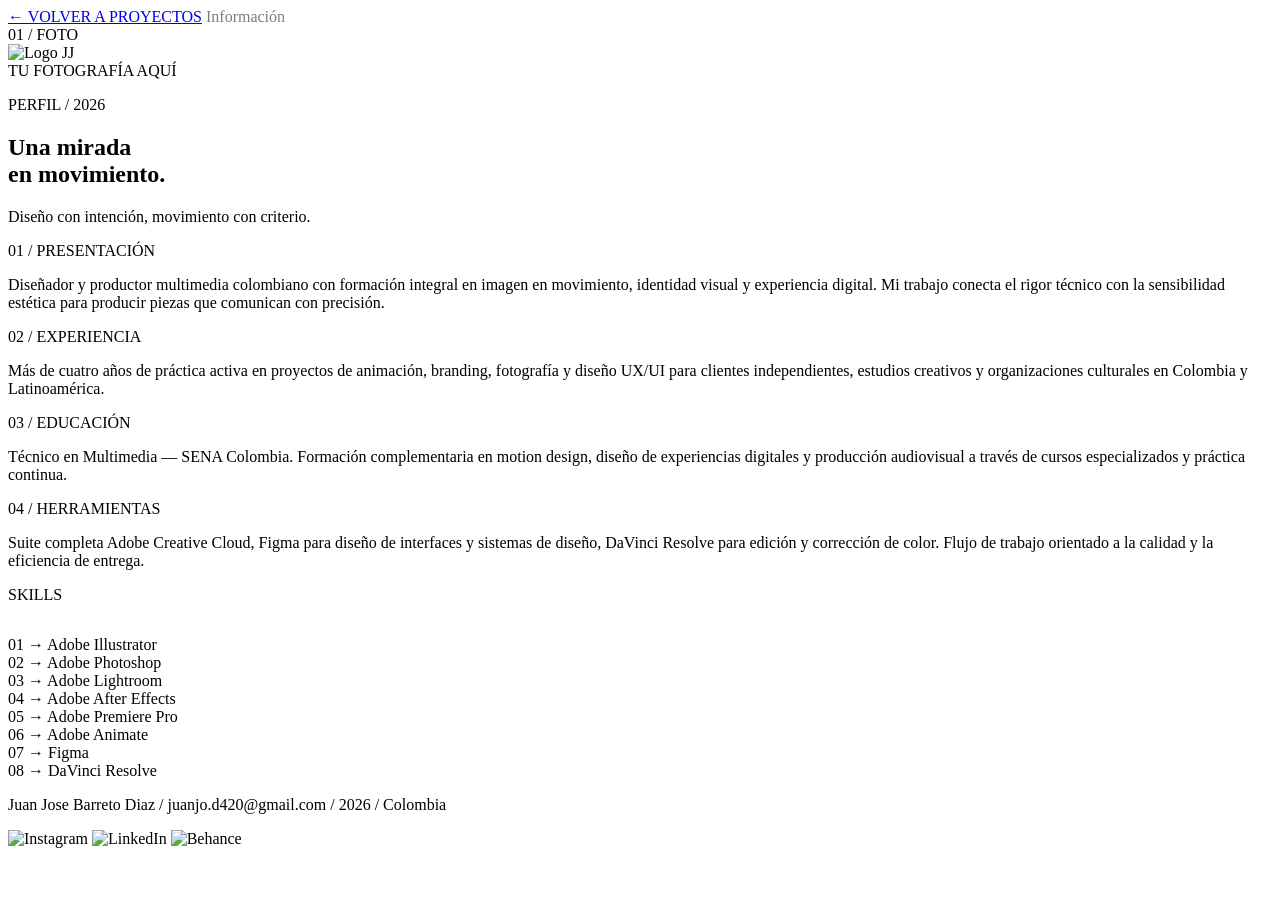
==== informacion.html @ 031a783a "Add files via upload" ====
<!DOCTYPE html>
<html lang="es">
<head>
  <meta charset="UTF-8">
  <meta name="viewport" content="width=device-width, initial-scale=1.0">
  <title>Información - Juan José Barreto</title>
  <link href="https://fonts.googleapis.com/css2?family=DM+Mono:wght@400;500&family=Inter:ital,wght@0,400;0,600;0,800;1,400&display=swap" rel="stylesheet">
  <link rel="stylesheet" href="css/estilos.css">
</head>
<body>
  
  <header class="menu-superior" style="justify-content: space-between;">
    <a href="index.html" class="enlace-volver">← VOLVER A PROYECTOS</a>
    <span class="enlace-volver" style="opacity: 0.5;">Información</span>
  </header>

  <div class="contenedor-dos-columnas">
    
    <aside class="columna-izquierda">
      <div class="tarjeta-foto">
        <span class="etiqueta-mono esquina-top">01 / FOTO</span>
        
        <div class="circulo-borde">
          <img src="https://placehold.co/150x150/FF5A36/0A1128?text=J" alt="Logo JJ" class="logo-interno">
        </div>
        
        <span class="etiqueta-mono esquina-bottom">TU FOTOGRAFÍA AQUÍ</span>
      </div>
    </aside>

    <main class="columna-derecha info-detallada">
      
      <div class="info-bloque sin-borde">
        <p class="etiqueta-naranja">PERFIL / 2026</p>
        <h2 class="titulo-gigante">Una mirada<br>en movimiento.</h2>
        <p class="subtitulo-italica">Diseño con intención, movimiento con criterio.</p>
      </div>

      <div class="info-bloque">
        <div class="bloque-contenido">
          <p class="etiqueta-naranja">01 / PRESENTACIÓN</p>
          <p class="texto-info">Diseñador y productor multimedia colombiano con formación integral en imagen en movimiento, identidad visual y experiencia digital. Mi trabajo conecta el rigor técnico con la sensibilidad estética para producir piezas que comunican con precisión.</p>
        </div>
      </div>

      <div class="info-bloque">
        <div class="bloque-contenido">
          <p class="etiqueta-naranja">02 / EXPERIENCIA</p>
          <p class="texto-info">Más de cuatro años de práctica activa en proyectos de animación, branding, fotografía y diseño UX/UI para clientes independientes, estudios creativos y organizaciones culturales en Colombia y Latinoamérica.</p>
        </div>
      </div>

      <div class="info-bloque">
        <div class="bloque-contenido">
          <p class="etiqueta-naranja">03 / EDUCACIÓN</p>
          <p class="texto-info">Técnico en Multimedia — SENA Colombia. Formación complementaria en motion design, diseño de experiencias digitales y producción audiovisual a través de cursos especializados y práctica continua.</p>
        </div>
      </div>

      <div class="info-bloque">
        <div class="bloque-contenido">
          <p class="etiqueta-naranja">04 / HERRAMIENTAS</p>
          <p class="texto-info">Suite completa Adobe Creative Cloud, Figma para diseño de interfaces y sistemas de diseño, DaVinci Resolve para edición y corrección de color. Flujo de trabajo orientado a la calidad y la eficiencia de entrega.</p>
        </div>
      </div>

      <div class="info-bloque">
        <p class="etiqueta-mono" style="margin-bottom: 32px;">SKILLS</p>
        
        <div class="skills-grid">
          <div class="skill-item"><span class="etiqueta-mono">01</span> <span class="flecha-naranja">→</span> Adobe Illustrator</div>
          <div class="skill-item"><span class="etiqueta-mono">02</span> <span class="flecha-naranja">→</span> Adobe Photoshop</div>
          <div class="skill-item"><span class="etiqueta-mono">03</span> <span class="flecha-naranja">→</span> Adobe Lightroom</div>
          <div class="skill-item"><span class="etiqueta-mono">04</span> <span class="flecha-naranja">→</span> Adobe After Effects</div>
          <div class="skill-item"><span class="etiqueta-mono">05</span> <span class="flecha-naranja">→</span> Adobe Premiere Pro</div>
          <div class="skill-item"><span class="etiqueta-mono">06</span> <span class="flecha-naranja">→</span> Adobe Animate</div>
          <div class="skill-item"><span class="etiqueta-mono">07</span> <span class="flecha-naranja">→</span> Figma</div>
          <div class="skill-item"><span class="etiqueta-mono">08</span> <span class="flecha-naranja">→</span> DaVinci Resolve</div>
        </div>
      </div>

      </main> </div> <footer class="pie-pagina">
    <p>Juan Jose Barreto Diaz / juanjo.d420@gmail.com / 2026 / Colombia</p>
    
    <div class="redes-sociales">
      <img src="https://placehold.co/30x30/0A1128/FFFFFF?text=IG" alt="Instagram">
      <img src="https://placehold.co/30x30/0A1128/FFFFFF?text=IN" alt="LinkedIn">
      <img src="https://placehold.co/30x30/0A1128/FFFFFF?text=Be" alt="Behance">
    </div>
  </footer>

</body>
</html>

    </main>
  </div>
</body>
</html>
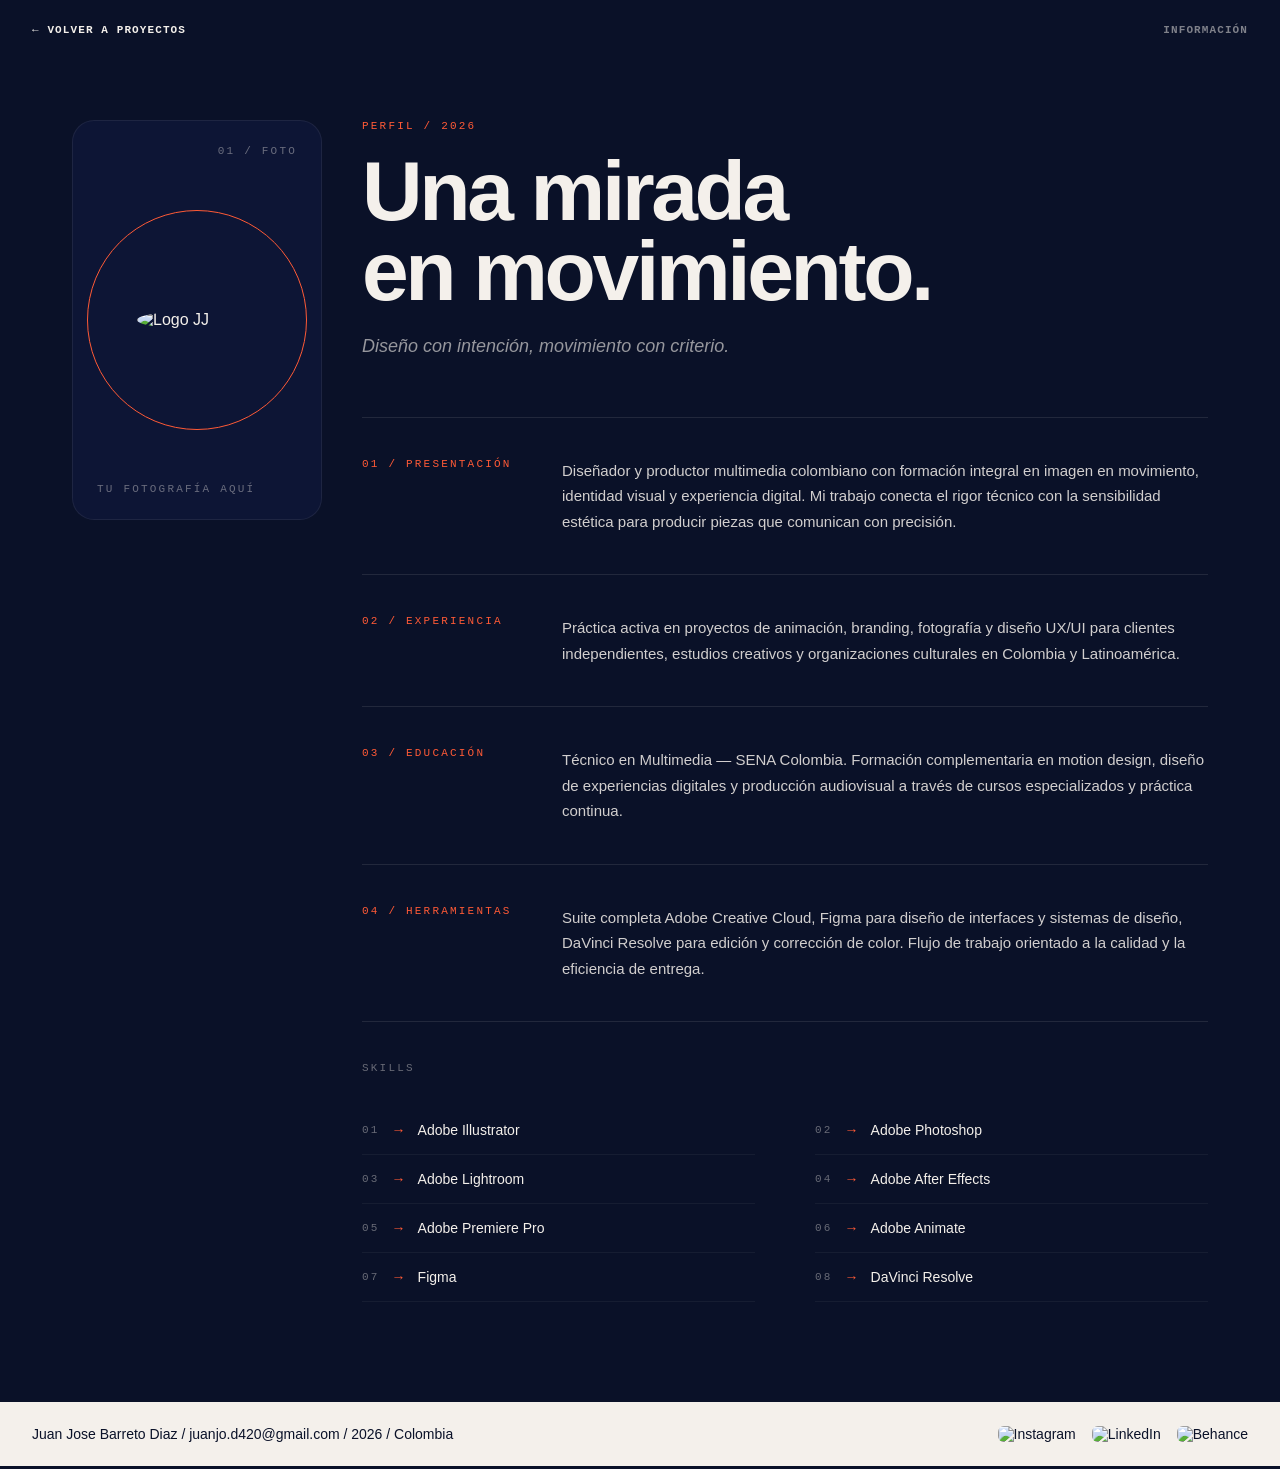
==== commit ce7c2261: "Fix HTML structure and content in informacion.html Restored and corrected HTML structure and content" ====
--- a/informacion.html
+++ b/informacion.html
@@ -46,7 +46,7 @@
       <div class="info-bloque">
         <div class="bloque-contenido">
           <p class="etiqueta-naranja">02 / EXPERIENCIA</p>
-          <p class="texto-info">Más de cuatro años de práctica activa en proyectos de animación, branding, fotografía y diseño UX/UI para clientes independientes, estudios creativos y organizaciones culturales en Colombia y Latinoamérica.</p>
+          <p class="texto-info">Práctica activa en proyectos de animación, branding, fotografía y diseño UX/UI para clientes independientes, estudios creativos y organizaciones culturales en Colombia y Latinoamérica.</p>
         </div>
       </div>
 
@@ -95,4 +95,4 @@
     </main>
   </div>
 </body>
-</html>+</html>
--- a/css/estilos.css
+++ b/css/estilos.css
@@ -0,0 +1,464 @@
+/* --- 1. RESET Y PALETA DE COLORES --- */
+* {
+  margin: 0;
+  padding: 0;
+  box-sizing: border-box; /* Obliga a las cajas a respetar su tamaño exacto */
+}
+
+:root {
+  /* Guardamos los colores de Figma como variables para no repetir códigos */
+  --color-fondo: #0A1128;      /* Azul marino profundo */
+  --color-tarjeta: #F4F0EB;    /* Hueso / Claro */
+  --color-texto-oscuro: #0A1128;
+  --color-texto-claro: #F4F0EB;
+  --color-acento: #FF5A36;     /* Naranja vibrante para el botón activo */
+}
+
+body {
+  background-color: var(--color-fondo);
+  color: var(--color-texto-claro);
+  font-family: 'Inter', sans-serif; /* Tu tipografía principal */
+}
+html {
+  scroll-behavior: smooth; /* Hace que el salto de página sea un deslizamiento suave */
+}
+/* --- 2. EL LAYOUT DE DOS COLUMNAS --- */
+
+.contenedor-dos-columnas {
+  display: flex; /* ¡Magia! Esto pone la columna izquierda y derecha en fila */
+  gap: 40px; /* Crea un espacio uniforme entre el menú y la tarjeta */
+  max-width: 1200px; /* Evita que el diseño se estire al infinito en pantallas grandes */
+  margin: 60px auto; /* Centra todo el bloque en la mitad de la pantalla */
+  padding: 0 32px;
+}
+
+/* Le damos un ancho fijo al menú de la izquierda */
+.columna-izquierda {
+  width: 250px; 
+  position: sticky; /* "Pega" la barra a la pantalla */
+  top: 40px; /* Deja un respiro de 40px en la parte superior */
+  align-self: flex-start; /* Vital para que sticky funcione dentro de Flexbox */
+}
+
+/* Le decimos a la tarjeta de la derecha que ocupe todo el espacio sobrante */
+/* Asegúrate de que tenga el punto al inicio */
+.columna-derecha {
+  flex: 1; 
+  display: flex;
+  flex-direction: column; /* Esta es la orden estricta para apilar hacia abajo */
+  gap: 24px; /* Espacio vertical entre tarjetas */
+}
+/* --- 3. MENÚ SUPERIOR --- */
+/* --- 3. MENÚ SUPERIOR (ENCABEZADO) --- */
+.menu-superior {
+  display: flex;
+  justify-content: space-between; /* Separa el logo a la izquierda y el menú a la derecha */
+  align-items: center; /* Centra todo verticalmente */
+  padding: 24px 32px;
+  font-family: 'Inter', sans-serif;
+  font-size: 13px;
+  font-weight: 600;
+}
+
+/* Estilos del Logo */
+.logo-contenedor {
+  display: flex;
+  align-items: center;
+  gap: 12px;
+  font-size: 20px;
+  font-weight: 800;
+  color: var(--color-texto-claro);
+}
+
+.logo-img {
+  border-radius: 8px; /* Bordes ligeramente curvos para el logo */
+}
+
+/* Estilos de las Píldoras del menú superior */
+.menu-enlaces {
+  display: flex;
+  gap: 16px;
+}
+
+.pildora-header {
+  border: 1px solid rgba(244, 240, 235, 0.22);
+  padding: 8px 20px;
+  border-radius: 100px;
+  color: var(--color-texto-claro);
+  text-decoration: none;
+  transition: all 0.3s ease;
+  display: flex;
+  align-items: center;
+}
+
+/* La píldora que es un enlace cambia de color al pasar el mouse */
+a.pildora-header:hover {
+  background-color: var(--color-texto-claro);
+  color: var(--color-texto-oscuro);
+}
+
+
+/* --- 9. PIE DE PÁGINA (FOOTER) --- */
+.pie-pagina {
+  background-color: var(--color-tarjeta); /* Fondo claro de Figma */
+  color: var(--color-texto-oscuro);
+  display: flex;
+  justify-content: space-between; /* Texto a la izquierda, íconos a la derecha */
+  align-items: center;
+  padding: 24px 32px;
+  font-family: 'Inter', sans-serif;
+  font-size: 14px;
+  margin-top: 60px; /* Separación respecto a la última tarjeta */
+}
+
+.redes-sociales {
+  display: flex;
+  gap: 16px;
+}
+
+.redes-sociales img {
+  border-radius: 6px;
+  cursor: pointer;
+  transition: transform 0.3s ease;
+}
+
+.redes-sociales img:hover {
+  transform: translateY(-3px); /* Pequeño salto al pasar el mouse */
+}
+/* --- 4. BARRA LATERAL Y PÍLDORAS --- */
+.etiqueta-pequena {
+  font-family: 'DM Mono', monospace;
+  font-size: 11px;
+  letter-spacing: 0.2em; /* Separa las letras para un toque elegante */
+  color: rgba(244, 240, 235, 0.4);
+  margin-bottom: 24px;
+}
+
+.lista-botones {
+  display: flex;
+  flex-direction: column; /* Apila los botones hacia abajo */
+  gap: 12px;
+  list-style: none; /* Le quita las viñetas (puntos) a la lista */
+}
+
+.boton-pildora {
+  display: block;
+  text-decoration: none;
+  color: var(--color-texto-claro);
+  font-weight: 600;
+  font-size: 12px;
+  padding: 10px 18px;
+  border-radius: 100px;
+  border: 1px solid rgba(244, 240, 235, 0.1);
+  transition: all 0.3s ease;
+  
+  /* NUEVO: Evita que el texto se parta en dos líneas */
+  white-space: nowrap; 
+}
+
+/* Efecto al pasar el mouse por encima de una píldora inactiva */
+.boton-pildora:hover {
+  background-color: rgba(244, 240, 235, 0.05);
+}
+
+/* El estilo de la píldora que está seleccionada actualmente */
+.boton-activo {
+  background-color: var(--color-acento);
+  border-color: var(--color-acento);
+  color: #FFFFFF;
+  box-shadow: 0 8px 26px rgba(255, 90, 54, 0.4); /* La sombra brillante de Figma */
+}
+/* --- 5. LA TARJETA PRINCIPAL --- */
+.tarjeta-proyecto {
+  background-color: var(--color-tarjeta);
+  color: var(--color-texto-oscuro);
+  border-radius: 22px;
+  padding: 40px 36px;
+  min-height: 70vh;
+  display: flex;
+  flex-direction: column; 
+  
+  /* NUEVO: Forzamos el margen inferior por si el "gap" falla */
+  margin-bottom: 40px; 
+}
+/* NUEVO: Como envolvimos el botón en un enlace <a>, el enlace es el que debe empujarse hacia abajo */
+.tarjeta-proyecto a {
+  margin-top: auto; 
+  align-self: flex-start;
+  text-decoration: none;
+}
+
+.numero-proyecto {
+  font-family: 'DM Mono', monospace;
+  font-size: 11px;
+  color: rgba(10, 17, 40, 0.4);
+  margin-bottom: 24px;
+}
+
+.tarjeta-proyecto h1 {
+  font-size: 80px; /* Un tamaño de letra impactante */
+  font-weight: 800;
+  letter-spacing: -0.04em;
+  margin-bottom: 24px;
+}
+
+.descripcion {
+  font-size: 15px;
+  max-width: 400px; /* Evita que el texto se estire de lado a lado */
+  line-height: 1.6;
+}
+/* --- 6. EL BOTÓN "GHOST" (Ver Selección) --- */
+/* El botón en sí (le quitamos el margin-top que tenía antes) */
+.boton-ver-mas {
+  background-color: transparent;
+  color: var(--color-texto-oscuro);
+  border: 1.5px solid rgba(10, 17, 40, 0.22);
+  padding: 10px 24px;
+  border-radius: 100px;
+  font-family: 'Inter', sans-serif;
+  font-weight: 600;
+  font-size: 13px;
+  cursor: pointer;
+  transition: all 0.3s ease;
+}
+
+/* Efecto interactivo al pasar el mouse (100% CSS) */
+.boton-ver-mas:hover {
+  background-color: var(--color-texto-oscuro);
+  color: var(--color-tarjeta);
+}
+/* --- 7. ESTILOS DE LA PÁGINA "INFORMACIÓN" --- */
+
+/* =========================================
+   7. PÁGINA "INFORMACIÓN" (PERFIL DETALLADO)
+   ========================================= */
+
+/* --- El botón invisible del header --- */
+.enlace-volver {
+  color: var(--color-texto-claro);
+  text-decoration: none;
+  font-family: 'DM Mono', monospace;
+  font-size: 11px;
+  letter-spacing: 0.1em;
+  text-transform: uppercase;
+}
+
+/* --- Tarjeta de la Izquierda (Foto) --- */
+.tarjeta-foto {
+  background-color: #0D1535; /* Azul oscuro */
+  border: 1px solid rgba(244, 240, 235, 0.07);
+  border-radius: 22px;
+  height: 400px;
+  display: flex;
+  justify-content: center;
+  align-items: center;
+  position: relative; /* Para poder pegar textos a las esquinas */
+}
+
+/* El aro naranja de la foto */
+.circulo-borde {
+  width: 220px;
+  height: 220px;
+  border: 1px solid var(--color-acento); /* Naranja */
+  border-radius: 50%;
+  display: flex;
+  justify-content: center;
+  align-items: center;
+}
+
+.logo-interno {
+  width: 120px;
+  height: auto;
+  border-radius: 50%; /* Cuando subas tu foto real, se hará redonda */
+}
+
+/* Textos pegados a las esquinas de la tarjeta */
+.etiqueta-mono {
+  font-family: 'DM Mono', monospace;
+  font-size: 11px;
+  letter-spacing: 0.2em;
+  color: rgba(244, 240, 235, 0.4);
+}
+
+.esquina-top {
+  position: absolute;
+  top: 24px;
+  right: 24px;
+}
+
+.esquina-bottom {
+  position: absolute;
+  bottom: 24px;
+  left: 24px;
+}
+
+/* --- Columna Derecha (Información) --- */
+.info-detallada {
+  gap: 0; /* Quitamos el gap genérico porque usamos líneas divisorias */
+}
+
+.info-bloque {
+  border-top: 1px solid rgba(244, 240, 235, 0.1); /* La línea horizontal elegante */
+  padding: 40px 0;
+  display: flex;
+  flex-direction: column;
+}
+
+.sin-borde {
+  border-top: none;
+  padding-top: 0;
+}
+
+/* Textos */
+.etiqueta-naranja {
+  font-family: 'DM Mono', monospace;
+  font-size: 11px;
+  letter-spacing: 0.2em;
+  color: var(--color-acento); /* Naranja vibrante */
+  margin-bottom: 20px;
+  text-transform: uppercase;
+}
+
+.titulo-gigante {
+  font-size: 84px;
+  font-weight: 800;
+  letter-spacing: -0.04em;
+  line-height: 0.95;
+  margin-bottom: 24px;
+}
+
+.subtitulo-italica {
+  font-size: 18px;
+  font-style: italic;
+  color: rgba(244, 240, 235, 0.6);
+  margin-bottom: 20px;
+}
+
+/* Un pequeño grid para poner la etiqueta naranja a la izquierda y el texto a la derecha */
+.bloque-contenido {
+  display: grid;
+  grid-template-columns: 180px 1fr; /* Columna 1 pequeña, Columna 2 grande */
+  gap: 20px;
+}
+
+.texto-info {
+  font-size: 15px;
+  line-height: 1.7;
+  color: rgba(244, 240, 235, 0.85);
+  max-width: 800px;
+}
+
+/* --- Sección de Skills (Grid de 2 Columnas) --- */
+.skills-grid {
+  display: grid;
+  grid-template-columns: 1fr 1fr; /* Dos columnas iguales */
+  column-gap: 60px;
+}
+
+.skill-item {
+  border-bottom: 1px solid rgba(244, 240, 235, 0.05); /* Línea inferior a cada skill */
+  padding: 16px 0;
+  display: flex;
+  align-items: center;
+  font-size: 14px;
+  color: var(--color-texto-claro);
+}
+
+.flecha-naranja {
+  color: var(--color-acento);
+  margin: 0 12px;
+}
+
+/* Footer de Información */
+.footer-info {
+  text-align: right;
+  font-family: 'DM Mono', monospace;
+  font-size: 11px;
+  letter-spacing: 0.1em;
+  color: rgba(244, 240, 235, 0.3);
+  padding: 40px 0 60px;
+  border-top: 1px solid rgba(244, 240, 235, 0.1);
+}
+/* --- 8. VISTA INTERNA (CARRUSEL HORIZONTAL) --- */
+
+.vista-interna {
+  padding: 0 32px;
+  display: flex;
+  flex-direction: column;
+  height: calc(100vh - 100px); /* Ocupa el resto de la pantalla */
+}
+
+.cabecera-interna h1 {
+  font-size: 64px;
+  font-weight: 800;
+  letter-spacing: -0.04em;
+  margin-bottom: 12px;
+}
+
+.cabecera-interna p {
+  font-size: 16px;
+  color: rgba(244, 240, 235, 0.8);
+  margin-bottom: 40px;
+}
+
+.separador-metadata {
+  display: flex;
+  justify-content: space-between;
+  border-bottom: 1px solid rgba(244, 240, 235, 0.1);
+  padding-bottom: 16px;
+  margin-bottom: 32px;
+}
+
+/* El Contenedor del Carrusel */
+.carrusel-proyectos {
+  display: flex;
+  gap: 12px; /* Dato exacto de Figma */
+  overflow-x: auto; /* Permite el scroll horizontal */
+  padding-bottom: 24px;
+  
+  /* Efecto magnético moderno */
+  scroll-snap-type: x mandatory;
+  scroll-behavior: smooth;
+  
+  /* Oculta la barra de scroll fea del navegador para que se vea limpio */
+  scrollbar-width: none; 
+}
+.carrusel-proyectos::-webkit-scrollbar {
+  display: none;
+}
+
+/* Las Tarjetas Oscuras (Dato exacto de Figma) */
+.tarjeta-oscura {
+  flex: 0 0 308px; /* Ancho fijo exacto de 308px */
+  background-color: var(--color-fondo);
+  border: 1px solid rgba(244, 240, 235, 0.07);
+  border-radius: 18px;
+  padding: 18px 22px 20px;
+  display: flex;
+  flex-direction: column;
+  
+  /* Hace que cada tarjeta encaje al hacer scroll */
+  scroll-snap-align: start; 
+}
+
+.espacio-grafico {
+  height: 250px;
+  display: flex;
+  justify-content: center;
+  align-items: center;
+  margin-bottom: auto;
+}
+
+.tarjeta-oscura-textos {
+  display: flex;
+  flex-wrap: wrap;
+  align-items: center;
+  border-top: 1px solid rgba(244, 240, 235, 0.1);
+  padding-top: 16px;
+}
+
+.tarjeta-oscura-textos h3 {
+  width: 100%;
+  font-size: 16px;
+  margin-bottom: 8px;
+}
